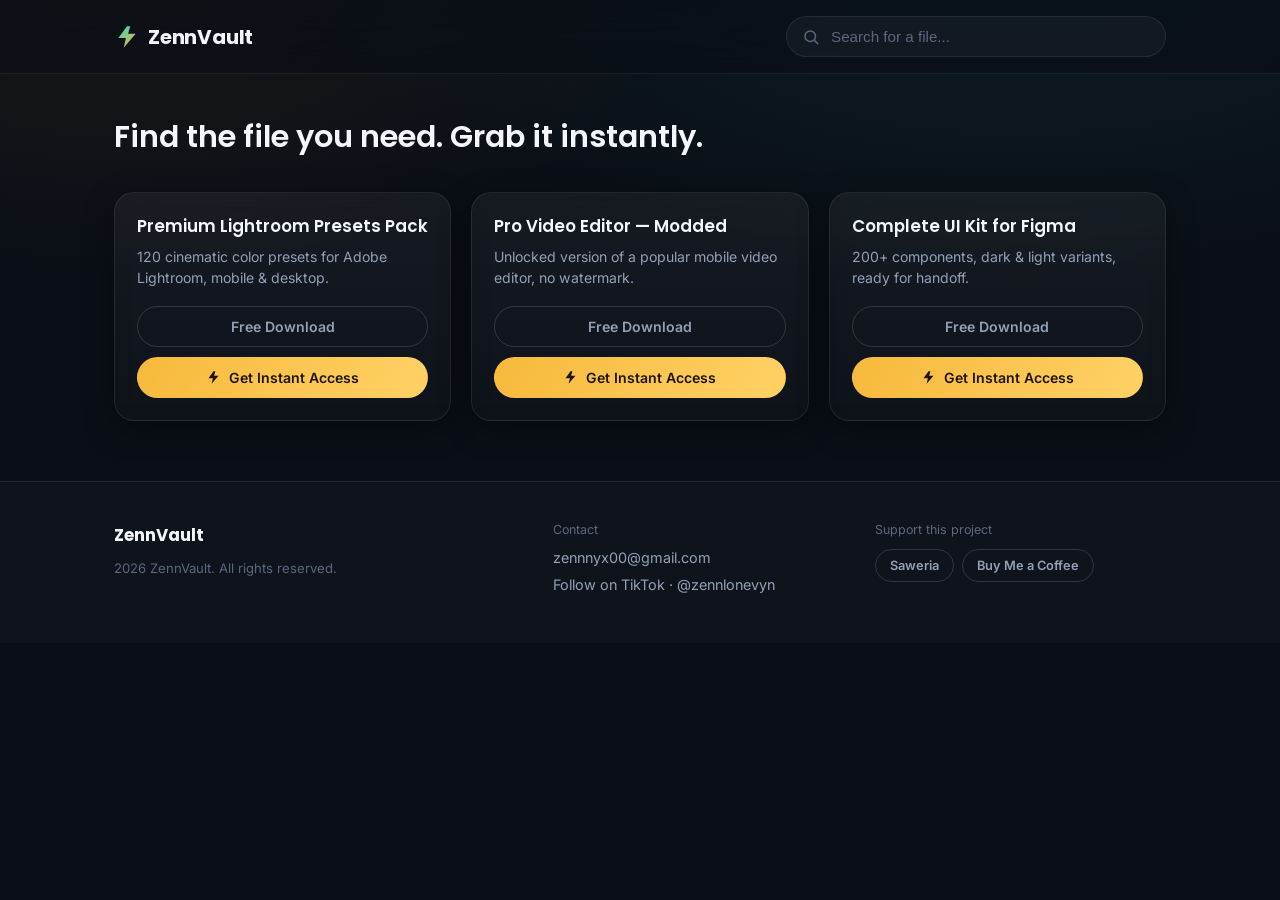
==== user/index.html @ 87f89d09 "Add files via upload" ====
<!DOCTYPE html>
<html lang="en">
<head>
<meta charset="UTF-8">
<meta name="viewport" content="width=device-width, initial-scale=1.0">
<title>ZennVault — File Distribution</title>
<meta name="description" content="Find and download files instantly, or unlock premium access.">

<link rel="preconnect" href="https://fonts.googleapis.com">
<link rel="preconnect" href="https://fonts.gstatic.com" crossorigin>
<link href="https://fonts.googleapis.com/css2?family=Poppins:wght@500;600;700&family=Inter:wght@400;500;600&display=swap" rel="stylesheet">

<link rel="stylesheet" href="style.css">
</head>
<body>

<header class="site-header">
  <div class="header-inner">
    <a href="/" class="brand" aria-label="ZennVault home">
      <svg class="brand__mark" width="26" height="26" viewBox="0 0 24 24" fill="none" xmlns="http://www.w3.org/2000/svg">
        <path d="M12 2 L4 13H11L9 22L20 9H13L15 2Z" fill="url(#boltGrad)"/>
        <defs>
          <linearGradient id="boltGrad" x1="4" y1="2" x2="20" y2="22" gradientUnits="userSpaceOnUse">
            <stop stop-color="#2FD6C0"/>
            <stop offset="1" stop-color="#F6B93B"/>
          </linearGradient>
        </defs>
      </svg>
      <span class="brand__name">ZennVault</span>
    </a>

    <label class="search" for="searchInput">
      <svg class="search__icon" width="18" height="18" viewBox="0 0 24 24" fill="none" xmlns="http://www.w3.org/2000/svg">
        <circle cx="11" cy="11" r="7" stroke="currentColor" stroke-width="2"/>
        <path d="M21 21L16.65 16.65" stroke="currentColor" stroke-width="2" stroke-linecap="round"/>
      </svg>
      <input type="text" id="searchInput" data-i18n-placeholder="searchPlaceholder" autocomplete="off">
    </label>
  </div>
</header>

<section class="hero">
  <p class="hero__tagline" data-i18n="tagline"></p>
</section>

<main class="file-grid" id="fileGrid" aria-live="polite">
  <p class="status-text" id="statusText" data-i18n="loading"></p>
</main>

<footer class="site-footer">
  <div class="footer-inner">

    <div class="footer-col footer-col--brand">
      <span class="footer-brand">ZennVault</span>
      <p class="footer-copyright">
        <span id="copyYear"></span> ZennVault. <span data-i18n="footerRights"></span>
      </p>
    </div>

    <div class="footer-col">
      <span class="footer-col__label" data-i18n="footerContact"></span>
      <a class="footer-link" href="mailto:zennnyx00@gmail.com">zennnyx00@gmail.com</a>
      <a class="footer-link" href="https://www.tiktok.com/@zennlonevyn" target="_blank" rel="noopener">
        <span data-i18n="footerTiktok"></span> · @zennlonevyn
      </a>
    </div>

    <div class="footer-col">
      <span class="footer-col__label" data-i18n="footerSupport"></span>
      <div class="footer-badges">
        <a class="badge badge--saweria" href="https://saweria.co/" target="_blank" rel="noopener">Saweria</a>
        <a class="badge badge--bmc" href="https://www.buymeacoffee.com/" target="_blank" rel="noopener">Buy Me a Coffee</a>
      </div>
    </div>

  </div>
</footer>

<div class="modal-overlay" id="premiumModal" hidden>
  <div class="modal-card">
    <button class="modal-close" id="modalCloseBtn" aria-label="Close">&times;</button>
    <h3 data-i18n="modalTitle"></h3>
    <p id="modalBody" data-i18n="modalBody"></p>
    <button class="btn btn--premium" id="modalOkBtn" data-i18n="modalButton"></button>
  </div>
</div>

<script src="script.js"></script>
</body>
</html>
---- user/style.css ----
/* =========================================================
   ZennVault — design tokens
   ========================================================= */
:root {
  --bg: #0a0e16;
  --bg-soft: #0d1220;
  --panel: #121826;
  --panel-border: rgba(255, 255, 255, 0.08);
  --panel-border-strong: rgba(255, 255, 255, 0.14);

  --text: #f4f6fb;
  --text-muted: #93a0b8;
  --text-faint: #5c6780;

  --teal: #2fd6c0;
  --teal-dim: #1c9c8c;
  --gold: #f6b93b;
  --gold-bright: #ffd166;

  --radius-card: 20px;
  --radius-pill: 999px;

  --shadow-card: 0 8px 30px rgba(0, 0, 0, 0.35);
  --shadow-glow-teal: 0 0 0 1px rgba(47, 214, 192, 0.35), 0 8px 24px rgba(47, 214, 192, 0.15);
  --shadow-glow-gold: 0 0 0 1px rgba(246, 185, 59, 0.4), 0 8px 24px rgba(246, 185, 59, 0.2);

  --font-display: "Poppins", "Segoe UI", sans-serif;
  --font-body: "Inter", "Segoe UI", sans-serif;
}

* { box-sizing: border-box; }

html, body {
  margin: 0;
  padding: 0;
  background: radial-gradient(1200px 600px at 80% -10%, rgba(47, 214, 192, 0.08), transparent 60%),
              radial-gradient(1000px 500px at 10% 0%, rgba(246, 185, 59, 0.06), transparent 55%),
              var(--bg);
  color: var(--text);
  font-family: var(--font-body);
  -webkit-font-smoothing: antialiased;
  min-height: 100%;
}

a { color: inherit; text-decoration: none; }
button { font-family: inherit; cursor: pointer; }

:focus-visible {
  outline: 2px solid var(--teal);
  outline-offset: 2px;
}

/* =========================================================
   Header
   ========================================================= */
.site-header {
  position: sticky;
  top: 0;
  z-index: 20;
  backdrop-filter: blur(16px) saturate(140%);
  -webkit-backdrop-filter: blur(16px) saturate(140%);
  background: rgba(10, 14, 22, 0.72);
  border-bottom: 1px solid var(--panel-border);
}

.header-inner {
  max-width: 1100px;
  margin: 0 auto;
  padding: 16px 24px;
  display: flex;
  align-items: center;
  justify-content: space-between;
  gap: 20px;
}

.brand {
  display: flex;
  align-items: center;
  gap: 8px;
  flex-shrink: 0;
}

.brand__name {
  font-family: var(--font-display);
  font-weight: 700;
  font-size: 1.25rem;
  letter-spacing: -0.01em;
}

.search {
  position: relative;
  display: flex;
  align-items: center;
  width: 100%;
  max-width: 380px;
}

.search__icon {
  position: absolute;
  left: 16px;
  color: var(--text-faint);
  pointer-events: none;
}

.search input {
  width: 100%;
  padding: 11px 18px 11px 44px;
  border-radius: var(--radius-pill);
  border: 1px solid var(--panel-border);
  background: rgba(255, 255, 255, 0.04);
  color: var(--text);
  font-size: 0.95rem;
  transition: border-color 0.2s ease, background 0.2s ease;
}

.search input::placeholder { color: var(--text-faint); }

.search input:focus {
  border-color: rgba(47, 214, 192, 0.5);
  background: rgba(255, 255, 255, 0.06);
  outline: none;
}

/* =========================================================
   Hero
   ========================================================= */
.hero {
  max-width: 1100px;
  margin: 0 auto;
  padding: 40px 24px 8px;
}

.hero__tagline {
  font-family: var(--font-display);
  font-size: clamp(1.3rem, 2.4vw, 1.9rem);
  font-weight: 600;
  color: var(--text);
  margin: 0;
  max-width: 32ch;
}

/* =========================================================
   File grid + cards
   ========================================================= */
.file-grid {
  max-width: 1100px;
  margin: 0 auto;
  padding: 24px 24px 60px;
  display: grid;
  grid-template-columns: repeat(auto-fill, minmax(280px, 1fr));
  gap: 20px;
  min-height: 30vh;
}

.status-text {
  grid-column: 1 / -1;
  color: var(--text-muted);
  font-size: 0.95rem;
  text-align: center;
  padding: 40px 0;
}

.file-card {
  display: flex;
  flex-direction: column;
  justify-content: space-between;
  gap: 18px;
  padding: 22px;
  background: linear-gradient(180deg, rgba(255, 255, 255, 0.05), rgba(255, 255, 255, 0.02));
  border: 1px solid var(--panel-border);
  border-radius: var(--radius-card);
  backdrop-filter: blur(10px);
  -webkit-backdrop-filter: blur(10px);
  box-shadow: var(--shadow-card);
  transition: transform 0.25s ease, border-color 0.25s ease, box-shadow 0.25s ease;
}

.file-card:hover {
  transform: translateY(-4px);
  border-color: var(--panel-border-strong);
  box-shadow: 0 16px 40px rgba(0, 0, 0, 0.45);
}

.file-card__title {
  font-family: var(--font-display);
  font-size: 1.05rem;
  font-weight: 600;
  margin: 0 0 8px;
  line-height: 1.35;
}

.file-card__desc {
  font-size: 0.88rem;
  color: var(--text-muted);
  line-height: 1.5;
  margin: 0;
  display: -webkit-box;
  -webkit-line-clamp: 3;
  -webkit-box-orient: vertical;
  overflow: hidden;
}

.file-card__actions {
  display: flex;
  flex-direction: column;
  gap: 10px;
}

.btn {
  display: flex;
  align-items: center;
  justify-content: center;
  gap: 8px;
  padding: 11px 18px;
  border-radius: var(--radius-pill);
  border: 1px solid transparent;
  font-size: 0.88rem;
  font-weight: 600;
  transition: transform 0.18s ease, box-shadow 0.18s ease, background 0.18s ease, border-color 0.18s ease;
}

.btn--ghost {
  background: transparent;
  border-color: var(--panel-border-strong);
  color: var(--text-muted);
}

.btn--ghost:hover {
  color: var(--text);
  border-color: var(--teal-dim);
  box-shadow: var(--shadow-glow-teal);
}

.btn--premium {
  background: linear-gradient(120deg, var(--gold), var(--gold-bright));
  color: #201400;
}

.btn--premium:hover {
  transform: translateY(-1px);
  box-shadow: var(--shadow-glow-gold);
}

.btn--premium svg { flex-shrink: 0; }

/* =========================================================
   Footer
   ========================================================= */
.site-footer {
  border-top: 1px solid var(--panel-border);
  background: rgba(255, 255, 255, 0.02);
}

.footer-inner {
  max-width: 1100px;
  margin: 0 auto;
  padding: 40px 24px 50px;
  display: grid;
  grid-template-columns: 1.4fr 1fr 1fr;
  gap: 32px;
}

.footer-col { display: flex; flex-direction: column; gap: 10px; }

.footer-brand {
  font-family: var(--font-display);
  font-weight: 700;
  font-size: 1.05rem;
}

.footer-copyright {
  color: var(--text-faint);
  font-size: 0.82rem;
  margin: 0;
  line-height: 1.6;
}

.footer-col__label {
  color: var(--text-faint);
  font-size: 0.78rem;
  margin-bottom: 2px;
}

.footer-link {
  color: var(--text-muted);
  font-size: 0.9rem;
  transition: color 0.18s ease;
  width: fit-content;
}

.footer-link:hover { color: var(--teal); }

.footer-badges {
  display: flex;
  flex-wrap: wrap;
  gap: 8px;
}

.badge {
  padding: 8px 14px;
  border-radius: var(--radius-pill);
  font-size: 0.8rem;
  font-weight: 600;
  border: 1px solid var(--panel-border-strong);
  color: var(--text-muted);
  transition: border-color 0.18s ease, color 0.18s ease;
}

.badge:hover { color: var(--text); }

.badge--saweria:hover { border-color: #ff8a5c; color: #ff8a5c; }
.badge--bmc:hover { border-color: #ffdd55; color: #ffdd55; }

/* =========================================================
   Premium modal
   ========================================================= */
.modal-overlay {
  position: fixed;
  inset: 0;
  z-index: 50;
  display: flex;
  align-items: center;
  justify-content: center;
  padding: 24px;
  background: rgba(5, 7, 12, 0.6);
  backdrop-filter: blur(6px);
  -webkit-backdrop-filter: blur(6px);
  opacity: 0;
  pointer-events: none;
  transition: opacity 0.2s ease;
}

.modal-overlay.is-open {
  opacity: 1;
  pointer-events: auto;
}

.modal-card {
  position: relative;
  max-width: 380px;
  width: 100%;
  padding: 30px 26px 26px;
  background: var(--panel);
  border: 1px solid var(--panel-border-strong);
  border-radius: var(--radius-card);
  box-shadow: 0 24px 60px rgba(0, 0, 0, 0.5);
  transform: translateY(12px) scale(0.98);
  transition: transform 0.25s ease;
}

.modal-overlay.is-open .modal-card {
  transform: translateY(0) scale(1);
}

.modal-card h3 {
  font-family: var(--font-display);
  margin: 0 0 12px;
  font-size: 1.15rem;
}

.modal-card p {
  color: var(--text-muted);
  font-size: 0.92rem;
  line-height: 1.6;
  margin: 0 0 22px;
}

.modal-card .btn--premium {
  width: 100%;
}

.modal-close {
  position: absolute;
  top: 14px;
  right: 14px;
  background: transparent;
  border: none;
  color: var(--text-faint);
  font-size: 1.4rem;
  line-height: 1;
  padding: 4px;
}

.modal-close:hover { color: var(--text); }

/* =========================================================
   Responsive
   ========================================================= */
@media (max-width: 720px) {
  .header-inner { flex-wrap: wrap; }
  .search { max-width: none; order: 3; }
  .footer-inner { grid-template-columns: 1fr; }
}

@media (prefers-reduced-motion: reduce) {
  * { transition: none !important; }
}
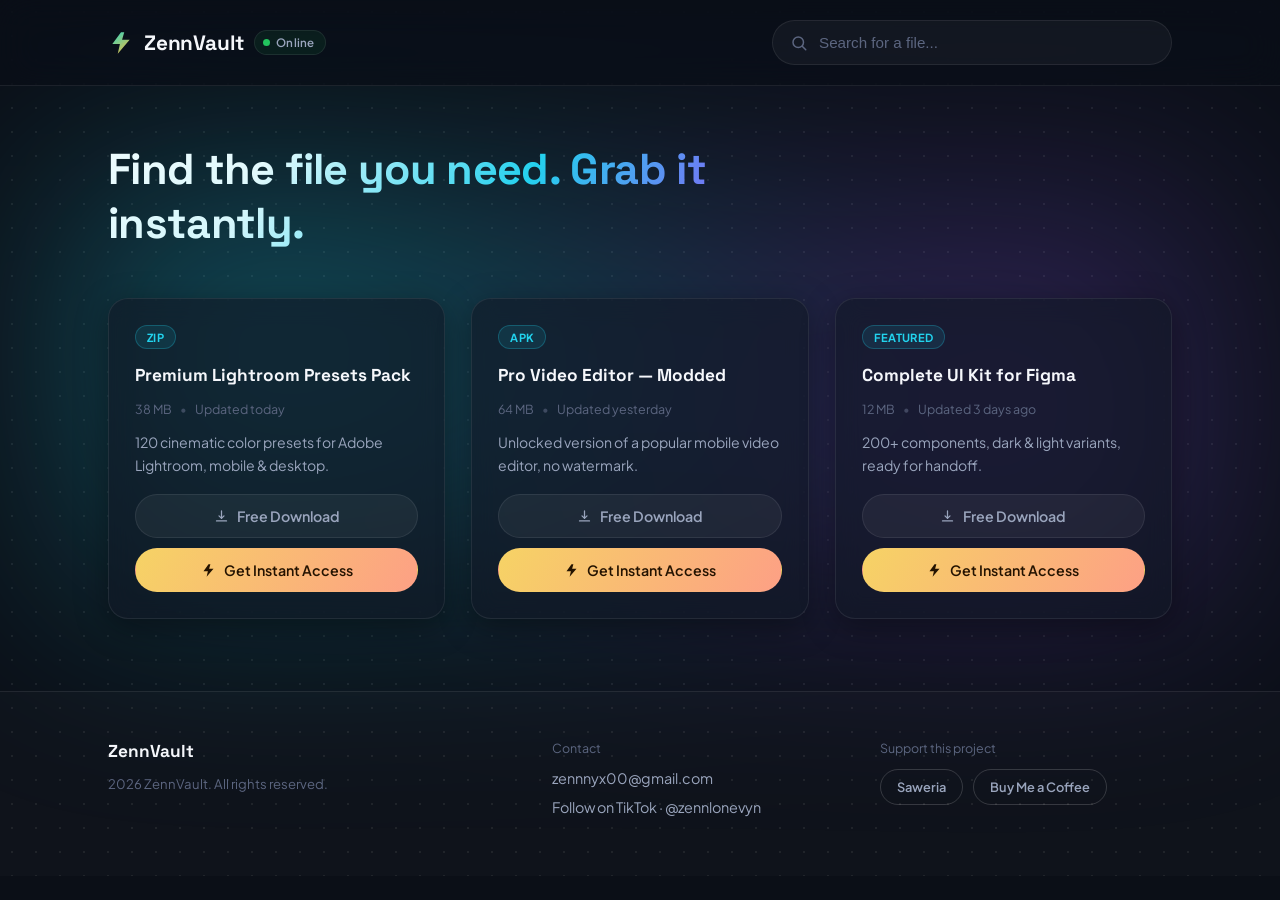
==== commit 902ce5b7: "Add files via upload" ====
--- a/user/index.html
+++ b/user/index.html
@@ -8,9 +8,9 @@
 
 <link rel="preconnect" href="https://fonts.googleapis.com">
 <link rel="preconnect" href="https://fonts.gstatic.com" crossorigin>
-<link href="https://fonts.googleapis.com/css2?family=Poppins:wght@500;600;700&family=Inter:wght@400;500;600&display=swap" rel="stylesheet">
+<link href="https://fonts.googleapis.com/css2?family=Space+Grotesk:wght@500;600;700&family=Plus+Jakarta+Sans:wght@400;500;600;700&display=swap" rel="stylesheet">
 
-<link rel="stylesheet" href="style.css">
+<link rel="stylesheet" href="/user/style.css">
 </head>
 <body>
 
@@ -27,6 +27,7 @@
         </defs>
       </svg>
       <span class="brand__name">ZennVault</span>
+      <span class="status-pill"><span class="status-dot"></span>Online</span>
     </a>
 
     <label class="search" for="searchInput">
@@ -85,6 +86,6 @@
   </div>
 </div>
 
-<script src="script.js"></script>
+<script src="/user/script.js"></script>
 </body>
 </html>
--- a/user/style.css
+++ b/user/style.css
@@ -1,53 +1,66 @@
 /* =========================================================
    ZennVault — design tokens
    ========================================================= */
+@import url('https://fonts.googleapis.com/css2?family=Space+Grotesk:wght@500;600;700&family=Plus+Jakarta+Sans:wght@400;500;600;700&display=swap');
+
 :root {
-  --bg: #0a0e16;
-  --bg-soft: #0d1220;
-  --panel: #121826;
-  --panel-border: rgba(255, 255, 255, 0.08);
-  --panel-border-strong: rgba(255, 255, 255, 0.14);
-
-  --text: #f4f6fb;
-  --text-muted: #93a0b8;
-  --text-faint: #5c6780;
-
-  --teal: #2fd6c0;
-  --teal-dim: #1c9c8c;
-  --gold: #f6b93b;
-  --gold-bright: #ffd166;
+  --bg-base: #0b0f17;
+
+  --card-bg: rgba(18, 24, 38, 0.6);
+  --card-border: rgba(255, 255, 255, 0.08);
+  --glass-border-strong: rgba(255, 255, 255, 0.16);
+
+  --text: #f5f7fb;
+  --text-muted: #9aa5bd;
+  --text-faint: #5c6680;
+
+  --indigo: #6366f1;
+  --cyan: #22d3ee;
+  --purple: #8b5cf6;
+  --gold-start: #f6d365;
+  --gold-end: #fda085;
+  --neon-green: #22c55e;
 
   --radius-card: 20px;
   --radius-pill: 999px;
 
-  --shadow-card: 0 8px 30px rgba(0, 0, 0, 0.35);
-  --shadow-glow-teal: 0 0 0 1px rgba(47, 214, 192, 0.35), 0 8px 24px rgba(47, 214, 192, 0.15);
-  --shadow-glow-gold: 0 0 0 1px rgba(246, 185, 59, 0.4), 0 8px 24px rgba(246, 185, 59, 0.2);
-
-  --font-display: "Poppins", "Segoe UI", sans-serif;
-  --font-body: "Inter", "Segoe UI", sans-serif;
+  --shadow-card: 0 8px 32px 0 rgba(0, 0, 0, 0.37);
+
+  --font-display: "Space Grotesk", "Segoe UI", sans-serif;
+  --font-body: "Plus Jakarta Sans", "Segoe UI", sans-serif;
 }
 
 * { box-sizing: border-box; }
 
-html, body {
+html { background: var(--bg-base); }
+
+body {
   margin: 0;
   padding: 0;
-  background: radial-gradient(1200px 600px at 80% -10%, rgba(47, 214, 192, 0.08), transparent 60%),
-              radial-gradient(1000px 500px at 10% 0%, rgba(246, 185, 59, 0.06), transparent 55%),
-              var(--bg);
+  min-height: 100%;
   color: var(--text);
   font-family: var(--font-body);
   -webkit-font-smoothing: antialiased;
-  min-height: 100%;
+  position: relative;
+  overflow-x: hidden;
+
+  /* Subtle radial dot grid canvas instead of a flat fill */
+  background-color: #0b0f17;
+  background-image: radial-gradient(rgba(255, 255, 255, 0.07) 1px, transparent 1px);
+  background-size: 24px 24px;
 }
 
 a { color: inherit; text-decoration: none; }
 button { font-family: inherit; cursor: pointer; }
 
-:focus-visible {
-  outline: 2px solid var(--teal);
-  outline-offset: 2px;
+:focus-visible { outline: 2px solid var(--indigo); outline-offset: 3px; }
+
+/* =========================================================
+   Entry animation
+   ========================================================= */
+@keyframes fadeSlideUp {
+  from { opacity: 0; transform: translateY(22px); }
+  to   { opacity: 1; transform: translateY(0); }
 }
 
 /* =========================================================
@@ -57,34 +70,64 @@
   position: sticky;
   top: 0;
   z-index: 20;
-  backdrop-filter: blur(16px) saturate(140%);
-  -webkit-backdrop-filter: blur(16px) saturate(140%);
-  background: rgba(10, 14, 22, 0.72);
-  border-bottom: 1px solid var(--panel-border);
+  backdrop-filter: blur(18px) saturate(150%);
+  -webkit-backdrop-filter: blur(18px) saturate(150%);
+  background: rgba(11, 15, 23, 0.72);
+  border-bottom: 1px solid var(--card-border);
 }
 
 .header-inner {
-  max-width: 1100px;
+  max-width: 1120px;
   margin: 0 auto;
-  padding: 16px 24px;
+  padding: 20px 28px;
   display: flex;
   align-items: center;
   justify-content: space-between;
-  gap: 20px;
+  gap: 22px;
 }
 
 .brand {
   display: flex;
   align-items: center;
-  gap: 8px;
+  gap: 10px;
   flex-shrink: 0;
+  animation: fadeSlideUp 0.55s ease both;
 }
 
 .brand__name {
   font-family: var(--font-display);
   font-weight: 700;
-  font-size: 1.25rem;
+  font-size: 1.3rem;
   letter-spacing: -0.01em;
+}
+
+.status-pill {
+  display: inline-flex;
+  align-items: center;
+  gap: 6px;
+  padding: 4px 10px 4px 8px;
+  border-radius: var(--radius-pill);
+  border: 1px solid var(--card-border);
+  background: rgba(34, 197, 94, 0.08);
+  color: var(--text-muted);
+  font-size: 0.72rem;
+  font-weight: 600;
+  letter-spacing: 0.02em;
+}
+
+.status-dot {
+  width: 7px;
+  height: 7px;
+  border-radius: 50%;
+  background: var(--neon-green);
+  box-shadow: 0 0 0 0 rgba(34, 197, 94, 0.6);
+  animation: statusPulse 2.2s ease-in-out infinite;
+}
+
+@keyframes statusPulse {
+  0%   { box-shadow: 0 0 0 0 rgba(34, 197, 94, 0.55); }
+  70%  { box-shadow: 0 0 0 6px rgba(34, 197, 94, 0); }
+  100% { box-shadow: 0 0 0 0 rgba(34, 197, 94, 0); }
 }
 
 .search {
@@ -92,64 +135,86 @@
   display: flex;
   align-items: center;
   width: 100%;
-  max-width: 380px;
+  max-width: 400px;
+  animation: fadeSlideUp 0.55s ease 0.08s both;
 }
 
 .search__icon {
   position: absolute;
-  left: 16px;
+  left: 18px;
   color: var(--text-faint);
   pointer-events: none;
 }
 
 .search input {
   width: 100%;
-  padding: 11px 18px 11px 44px;
+  padding: 13px 20px 13px 46px;
   border-radius: var(--radius-pill);
-  border: 1px solid var(--panel-border);
+  border: 1px solid var(--card-border);
   background: rgba(255, 255, 255, 0.04);
   color: var(--text);
   font-size: 0.95rem;
-  transition: border-color 0.2s ease, background 0.2s ease;
+  transition: 0.2s ease;
 }
 
 .search input::placeholder { color: var(--text-faint); }
 
 .search input:focus {
-  border-color: rgba(47, 214, 192, 0.5);
-  background: rgba(255, 255, 255, 0.06);
   outline: none;
+  border-color: #6366f1;
+  box-shadow: 0 0 15px rgba(99, 102, 241, 0.3);
 }
 
 /* =========================================================
    Hero
    ========================================================= */
 .hero {
-  max-width: 1100px;
+  max-width: 1120px;
   margin: 0 auto;
-  padding: 40px 24px 8px;
+  padding: 56px 28px 16px;
 }
 
 .hero__tagline {
   font-family: var(--font-display);
-  font-size: clamp(1.3rem, 2.4vw, 1.9rem);
-  font-weight: 600;
-  color: var(--text);
+  font-size: clamp(1.7rem, 4.2vw, 2.7rem);
+  font-weight: 700;
+  letter-spacing: -0.015em;
+  line-height: 1.25;
   margin: 0;
-  max-width: 32ch;
-}
-
-/* =========================================================
-   File grid + cards
+  max-width: 22ch;
+  background: linear-gradient(120deg, #ffffff 25%, var(--cyan) 65%, var(--purple) 100%);
+  -webkit-background-clip: text;
+  background-clip: text;
+  color: transparent;
+  animation: fadeSlideUp 0.6s ease 0.14s both;
+}
+
+/* =========================================================
+   File grid — with ambient cyan/purple glow behind it
    ========================================================= */
 .file-grid {
-  max-width: 1100px;
+  position: relative;
+  z-index: 0;
+  max-width: 1120px;
   margin: 0 auto;
-  padding: 24px 24px 60px;
+  padding: 32px 28px 72px;
   display: grid;
-  grid-template-columns: repeat(auto-fill, minmax(280px, 1fr));
-  gap: 20px;
+  grid-template-columns: repeat(auto-fill, minmax(290px, 1fr));
+  gap: 26px;
   min-height: 30vh;
+}
+
+.file-grid::before {
+  content: "";
+  position: absolute;
+  inset: -100px -40px auto -40px;
+  height: 460px;
+  background:
+    radial-gradient(circle at 20% 30%, rgba(34, 211, 238, 0.32), transparent 60%),
+    radial-gradient(circle at 80% 55%, rgba(139, 92, 246, 0.28), transparent 60%);
+  filter: blur(100px);
+  z-index: -1;
+  pointer-events: none;
 }
 
 .status-text {
@@ -157,43 +222,73 @@
   color: var(--text-muted);
   font-size: 0.95rem;
   text-align: center;
-  padding: 40px 0;
-}
-
+  padding: 50px 0;
+}
+
+/* =========================================================
+   File card
+   ========================================================= */
 .file-card {
   display: flex;
   flex-direction: column;
-  justify-content: space-between;
-  gap: 18px;
-  padding: 22px;
-  background: linear-gradient(180deg, rgba(255, 255, 255, 0.05), rgba(255, 255, 255, 0.02));
-  border: 1px solid var(--panel-border);
+  gap: 14px;
+  padding: 26px;
+  background: var(--card-bg);
+  backdrop-filter: blur(12px);
+  -webkit-backdrop-filter: blur(12px);
+  border: 1px solid var(--card-border);
   border-radius: var(--radius-card);
-  backdrop-filter: blur(10px);
-  -webkit-backdrop-filter: blur(10px);
   box-shadow: var(--shadow-card);
-  transition: transform 0.25s ease, border-color 0.25s ease, box-shadow 0.25s ease;
+  animation: fadeSlideUp 0.5s ease both;
+  animation-delay: calc(var(--stagger, 0) * 70ms + 0.22s);
+  transition: transform 0.2s ease, border-color 0.2s ease;
 }
 
 .file-card:hover {
   transform: translateY(-4px);
-  border-color: var(--panel-border-strong);
-  box-shadow: 0 16px 40px rgba(0, 0, 0, 0.45);
+  border-color: rgba(99, 102, 241, 0.4);
+}
+
+.file-card__badges { display: flex; flex-wrap: wrap; gap: 8px; }
+
+.badge-tag {
+  display: inline-block;
+  padding: 4px 11px;
+  border-radius: var(--radius-pill);
+  font-size: 0.7rem;
+  font-weight: 700;
+  letter-spacing: 0.03em;
+  text-transform: uppercase;
+  color: var(--cyan);
+  background: rgba(34, 211, 238, 0.1);
+  border: 1px solid rgba(34, 211, 238, 0.25);
 }
 
 .file-card__title {
   font-family: var(--font-display);
-  font-size: 1.05rem;
-  font-weight: 600;
-  margin: 0 0 8px;
-  line-height: 1.35;
-}
+  font-size: 1.08rem;
+  font-weight: 700;
+  margin: 0;
+  line-height: 1.4;
+}
+
+.file-card__meta {
+  display: flex;
+  align-items: center;
+  flex-wrap: wrap;
+  gap: 8px;
+  font-size: 0.78rem;
+  color: var(--text-faint);
+}
+
+.meta-dot { color: var(--text-faint); opacity: 0.6; }
 
 .file-card__desc {
   font-size: 0.88rem;
   color: var(--text-muted);
-  line-height: 1.5;
+  line-height: 1.6;
   margin: 0;
+  flex: 1;
   display: -webkit-box;
   -webkit-line-clamp: 3;
   -webkit-box-orient: vertical;
@@ -204,6 +299,7 @@
   display: flex;
   flex-direction: column;
   gap: 10px;
+  margin-top: 4px;
 }
 
 .btn {
@@ -211,35 +307,35 @@
   align-items: center;
   justify-content: center;
   gap: 8px;
-  padding: 11px 18px;
+  padding: 12px 18px;
   border-radius: var(--radius-pill);
   border: 1px solid transparent;
-  font-size: 0.88rem;
+  font-size: 0.89rem;
   font-weight: 600;
-  transition: transform 0.18s ease, box-shadow 0.18s ease, background 0.18s ease, border-color 0.18s ease;
+  transition: 0.2s ease;
 }
 
 .btn--ghost {
-  background: transparent;
-  border-color: var(--panel-border-strong);
+  background: rgba(255, 255, 255, 0.05);
+  border-color: var(--card-border);
   color: var(--text-muted);
 }
 
 .btn--ghost:hover {
+  background: rgba(255, 255, 255, 0.1);
   color: var(--text);
-  border-color: var(--teal-dim);
-  box-shadow: var(--shadow-glow-teal);
 }
 
 .btn--premium {
-  background: linear-gradient(120deg, var(--gold), var(--gold-bright));
-  color: #201400;
+  background: linear-gradient(120deg, var(--gold-start), var(--gold-end));
+  color: #241300;
 }
 
 .btn--premium:hover {
-  transform: translateY(-1px);
-  box-shadow: var(--shadow-glow-gold);
-}
+  box-shadow: 0 0 22px rgba(253, 160, 133, 0.45);
+}
+
+.btn--premium:active, .btn--ghost:active { transform: scale(0.98); }
 
 .btn--premium svg { flex-shrink: 0; }
 
@@ -247,25 +343,26 @@
    Footer
    ========================================================= */
 .site-footer {
-  border-top: 1px solid var(--panel-border);
-  background: rgba(255, 255, 255, 0.02);
+  border-top: 1px solid var(--card-border);
+  background: rgba(255, 255, 255, 0.015);
+  animation: fadeSlideUp 0.6s ease 0.2s both;
 }
 
 .footer-inner {
-  max-width: 1100px;
+  max-width: 1120px;
   margin: 0 auto;
-  padding: 40px 24px 50px;
+  padding: 48px 28px 60px;
   display: grid;
   grid-template-columns: 1.4fr 1fr 1fr;
-  gap: 32px;
-}
-
-.footer-col { display: flex; flex-direction: column; gap: 10px; }
+  gap: 36px;
+}
+
+.footer-col { display: flex; flex-direction: column; gap: 11px; }
 
 .footer-brand {
   font-family: var(--font-display);
   font-weight: 700;
-  font-size: 1.05rem;
+  font-size: 1.08rem;
 }
 
 .footer-copyright {
@@ -284,30 +381,25 @@
 .footer-link {
   color: var(--text-muted);
   font-size: 0.9rem;
-  transition: color 0.18s ease;
+  transition: color 0.2s ease;
   width: fit-content;
 }
 
-.footer-link:hover { color: var(--teal); }
-
-.footer-badges {
-  display: flex;
-  flex-wrap: wrap;
-  gap: 8px;
-}
+.footer-link:hover { color: var(--cyan); }
+
+.footer-badges { display: flex; flex-wrap: wrap; gap: 10px; }
 
 .badge {
-  padding: 8px 14px;
+  padding: 9px 16px;
   border-radius: var(--radius-pill);
   font-size: 0.8rem;
   font-weight: 600;
-  border: 1px solid var(--panel-border-strong);
-  color: var(--text-muted);
-  transition: border-color 0.18s ease, color 0.18s ease;
-}
-
-.badge:hover { color: var(--text); }
-
+  border: 1px solid var(--glass-border-strong);
+  color: var(--text-muted);
+  transition: 0.2s ease;
+}
+
+.badge:hover { color: var(--text); transform: translateY(-2px); }
 .badge--saweria:hover { border-color: #ff8a5c; color: #ff8a5c; }
 .badge--bmc:hover { border-color: #ffdd55; color: #ffdd55; }
 
@@ -322,63 +414,48 @@
   align-items: center;
   justify-content: center;
   padding: 24px;
-  background: rgba(5, 7, 12, 0.6);
-  backdrop-filter: blur(6px);
-  -webkit-backdrop-filter: blur(6px);
+  background: rgba(3, 4, 8, 0.68);
+  backdrop-filter: blur(8px);
+  -webkit-backdrop-filter: blur(8px);
   opacity: 0;
   pointer-events: none;
   transition: opacity 0.2s ease;
 }
 
-.modal-overlay.is-open {
-  opacity: 1;
-  pointer-events: auto;
-}
+.modal-overlay.is-open { opacity: 1; pointer-events: auto; }
 
 .modal-card {
   position: relative;
-  max-width: 380px;
+  max-width: 400px;
   width: 100%;
-  padding: 30px 26px 26px;
-  background: var(--panel);
-  border: 1px solid var(--panel-border-strong);
+  padding: 34px 30px 30px;
+  background: var(--card-bg);
+  backdrop-filter: blur(12px);
+  -webkit-backdrop-filter: blur(12px);
+  border: 1px solid var(--glass-border-strong);
   border-radius: var(--radius-card);
-  box-shadow: 0 24px 60px rgba(0, 0, 0, 0.5);
-  transform: translateY(12px) scale(0.98);
-  transition: transform 0.25s ease;
-}
-
-.modal-overlay.is-open .modal-card {
-  transform: translateY(0) scale(1);
-}
-
-.modal-card h3 {
-  font-family: var(--font-display);
-  margin: 0 0 12px;
-  font-size: 1.15rem;
-}
-
-.modal-card p {
-  color: var(--text-muted);
-  font-size: 0.92rem;
-  line-height: 1.6;
-  margin: 0 0 22px;
-}
-
-.modal-card .btn--premium {
-  width: 100%;
-}
+  box-shadow: var(--shadow-card);
+  transform: translateY(14px) scale(0.97);
+  transition: transform 0.2s ease;
+}
+
+.modal-overlay.is-open .modal-card { transform: translateY(0) scale(1); }
+
+.modal-card h3 { font-family: var(--font-display); margin: 0 0 14px; font-size: 1.2rem; }
+.modal-card p { color: var(--text-muted); font-size: 0.92rem; line-height: 1.65; margin: 0 0 24px; }
+.modal-card .btn--premium { width: 100%; }
 
 .modal-close {
   position: absolute;
-  top: 14px;
-  right: 14px;
+  top: 16px;
+  right: 16px;
   background: transparent;
   border: none;
   color: var(--text-faint);
-  font-size: 1.4rem;
+  font-size: 1.5rem;
   line-height: 1;
   padding: 4px;
+  transition: color 0.2s ease;
 }
 
 .modal-close:hover { color: var(--text); }
@@ -390,8 +467,10 @@
   .header-inner { flex-wrap: wrap; }
   .search { max-width: none; order: 3; }
   .footer-inner { grid-template-columns: 1fr; }
+  .hero { padding: 44px 22px 8px; }
+  .file-grid { padding: 26px 22px 60px; }
 }
 
 @media (prefers-reduced-motion: reduce) {
-  * { transition: none !important; }
-}
+  * { animation: none !important; transition: none !important; }
+}
